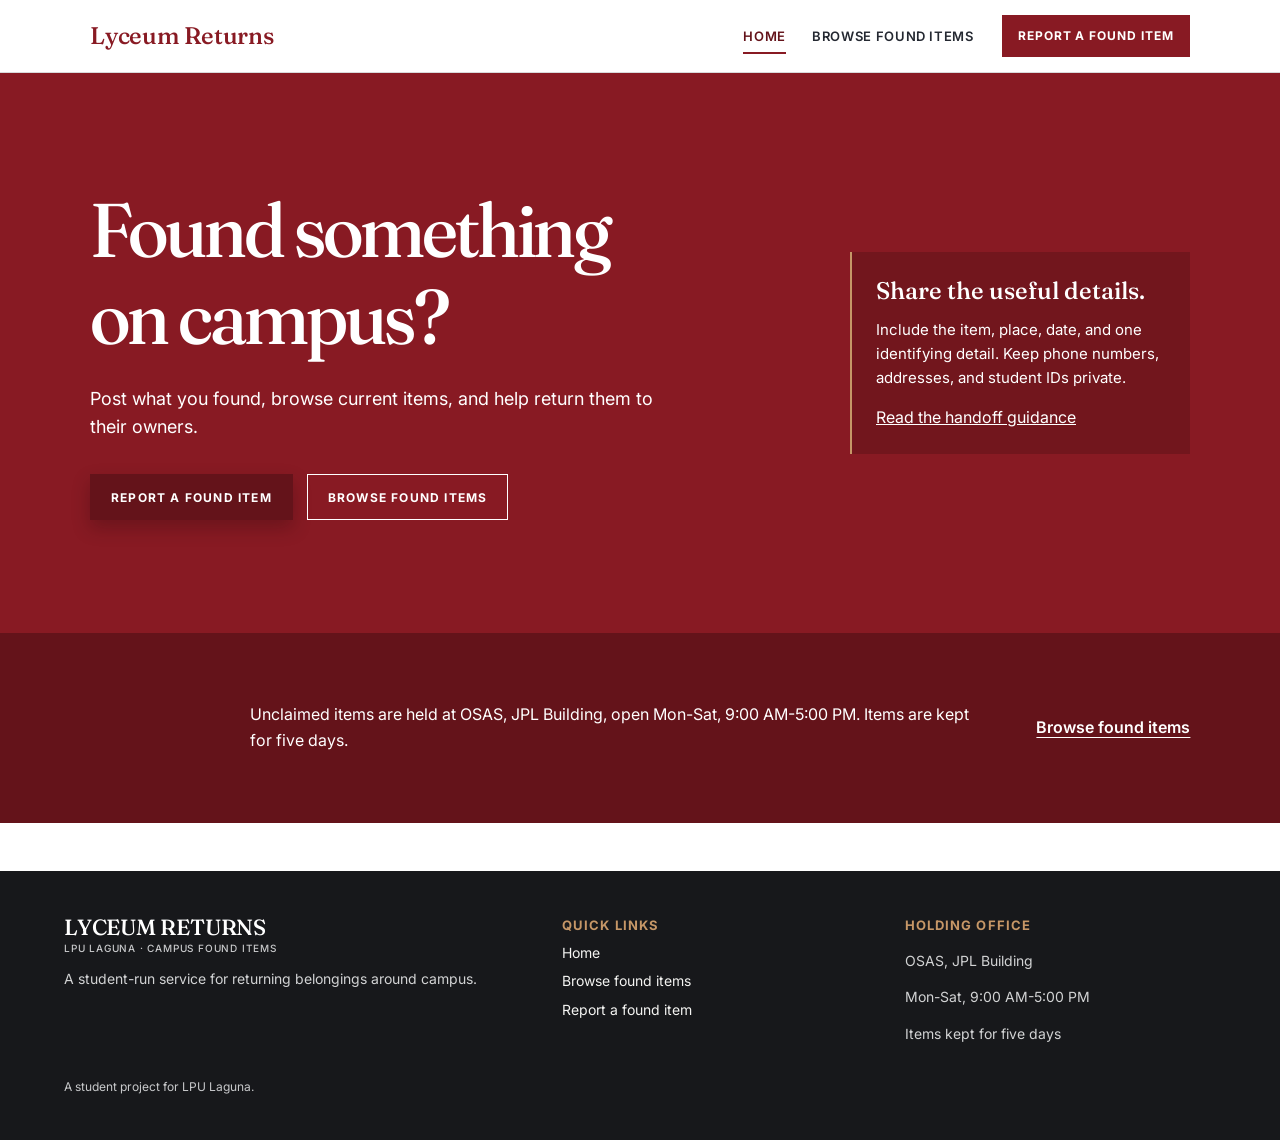
==== index.html @ 266c76a1 "JS restructuring (moved to d3-dsv + file split), and removed 'I Lost' functionality" ====
﻿<!doctype html>
<html lang="en">
  <head>
    <meta charset="utf-8" />
    <meta name="viewport" content="width=device-width, initial-scale=1" />
    <meta
      name="description"
      content="Browse items found on the LPU Laguna campus and claim what is yours."
    />

    <title>Lyceum Returns | LPU Laguna Found Items</title>
    <link
      rel="preload"
      as="style"
      href="https://fonts.googleapis.com/css2?family=Fraunces:opsz,SOFT,WONK,wght@9..144,20,0,400;9..144,20,0,500&family=Inter:wght@400;500;600;700&display=swap"
    />
    <link
      rel="stylesheet"
      href="https://fonts.googleapis.com/css2?family=Fraunces:opsz,SOFT,WONK,wght@9..144,20,0,400;9..144,20,0,500&family=Inter:wght@400;500;600;700&display=swap"
    />
    <link rel="stylesheet" href="site.css?v=19" />
  </head>
  <body id="top">
    <header class="site-header">
      <div class="header-inner">
        <a class="wordmark" href="index.html">Lyceum Returns</a>
        <nav>
          <a class="active" href="index.html">Home</a>
          <a href="reports.html">Browse found items</a>
        </nav>
        <a class="header-action" href="report.html">Report a found item</a>
      </div>
    </header>
    <main>
      <section class="hero">
        <div class="hero-text">
          <h1><span>Found something</span> <span>on campus?</span></h1>
          <p class="hero-sub">
            Post what you found, browse current items, and help return them to
            their owners.
          </p>
          <div class="actions">
            <a class="button button-primary" href="report.html">Report a found item</a
            ><a class="button button-outline" href="reports.html"
              >Browse found items</a
            >
          </div>
        </div>
        <aside class="note">
          <h2>Share the useful details.</h2>
          <p>
            Include the item, place, date, and one identifying detail. Keep
            phone numbers, addresses, and student IDs private.
          </p>
          <a href="report.html#safety">Read the handoff guidance</a>
        </aside>
      </section>
      <section class="board-callout">
        <p>
          Unclaimed items are held at OSAS, JPL Building, open Mon-Sat, 9:00
          AM-5:00 PM. Items are kept for five days.
        </p>
        <a class="text-link" href="reports.html">Browse found items</a>
      </section>
    </main>
    <footer class="site-footer">
      <div>
        <a class="wordmark" href="index.html"
          ><span
            >LYCEUM RETURNS<small
              >LPU LAGUNA · CAMPUS FOUND ITEMS</small
            ></span
          ></a
        >
        <p>A student-run service for returning belongings around campus.</p>
      </div>
      <div>
        <strong>Quick links</strong><a href="index.html">Home</a
        ><a href="reports.html">Browse found items</a
        ><a href="report.html">Report a found item</a>
      </div>
      <div>
        <strong>Holding office</strong><span>OSAS, JPL Building</span
        ><span>Mon-Sat, 9:00 AM-5:00 PM</span
        ><span>Items kept for five days</span>
      </div>
      <small class="footer-credit">A student project for LPU Laguna.</small>
    </footer>
  </body>
</html>
---- site.css ----
:root {
  --crimson: #881a23;
  --crimson-dark: #64131a;
  --gold: #c69767;
  --ink: #242831;
  --muted: #4b4f58;
  --paper: #f4f4f2;
  --white: #ffffff;
  --line: #d8d9da;
  --heading: "Fraunces", Georgia, serif;
  --body: "Inter", system-ui, sans-serif;
  --space: 8px;
}

* {
  box-sizing: border-box;
}
html {
  scroll-behavior: smooth;
}
body {
  margin: 0;
  background: var(--white);
  color: var(--ink);
  font: 16px/1.6 var(--body);
}
main {
  padding-bottom: 56px;
}
a {
  color: inherit;
  text-decoration: none;
  transition: color 160ms ease;
}
a:focus-visible,
button:focus-visible,
input:focus-visible,
textarea:focus-visible,
select:focus-visible {
  outline: 3px solid var(--gold);
  outline-offset: 3px;
}

.site-header {
  min-height: 78px;
  padding: 0 max(5vw, 24px);
  display: flex;
  align-items: center;
  justify-content: space-between;
  gap: 24px;
  border-bottom: 1px solid var(--line);
  background: var(--white);
}
.wordmark {
  color: var(--crimson);
  font: 500 22px/1.1 var(--heading);
  font-variation-settings:
    "SOFT" 20,
    "WONK" 0;
  letter-spacing: -0.01em;
}
.wordmark small {
  display: block;
  margin-top: 3px;
  color: var(--muted);
  font: 500 10px var(--body);
  letter-spacing: 0.08em;
  text-transform: uppercase;
}
nav {
  display: flex;
  gap: 28px;
  color: var(--ink);
  font-size: 13px;
  font-weight: 600;
  text-transform: uppercase;
  letter-spacing: 0.05em;
}
nav a:hover,
.text-link:hover,
.note a:hover,
.site-footer a:hover {
  color: var(--crimson);
}
.header-action {
  padding: 11px 16px;
  background: var(--crimson);
  color: var(--white);
  font-size: 12px;
  font-weight: 700;
  letter-spacing: 0.08em;
  text-transform: uppercase;
}
.header-action:hover,
.button-primary:hover {
  background: var(--crimson-dark);
}

main {
  max-width: 1240px;
  margin: auto;
}
.hero {
  min-height: 590px;
  padding: 110px max(7vw, 32px);
  display: flex;
  align-items: center;
  background:
    linear-gradient(90deg, rgba(100, 19, 26, 0.94), rgba(136, 26, 35, 0.7)),
    url("assets/TODO-campus-photo.jpg") center/cover;
  color: var(--white);
}
.hero-text {
  max-width: 650px;
}
.hero h1 {
  margin: 0;
  font: 500 clamp(44px, 6vw, 76px)/1.15 var(--heading);
  font-variation-settings:
    "SOFT" 20,
    "WONK" 0;
  letter-spacing: -0.01em;
  letter-spacing: -0.04em;
}
.hero h1 span {
  display: block;
}
.hero-sub {
  max-width: 570px;
  margin: 24px 0 0;
  font-size: 18px;
}
.actions {
  display: flex;
  flex-wrap: wrap;
  gap: 14px;
  margin-top: 32px;
}
.button {
  min-height: 46px;
  padding: 0 20px;
  display: inline-flex;
  align-items: center;
  font-size: 12px;
  font-weight: 700;
  letter-spacing: 0.1em;
  text-transform: uppercase;
  transition:
    transform 160ms ease,
    background 160ms ease,
    box-shadow 160ms ease;
}
.button-primary {
  background: #b83a46;
  color: var(--white);
  border: 1px solid #d86a73;
  box-shadow: 0 8px 18px rgba(35, 8, 12, 0.28);
  transition:
    transform 160ms ease,
    background 160ms ease,
    box-shadow 160ms ease;
}
.button-primary:hover {
  background: #c84b57;
  box-shadow: 0 11px 22px rgba(35, 8, 12, 0.34);
  transform: translateY(-2px);
}
.button-primary span {
  margin-left: 12px;
  color: var(--gold);
}
.button-outline {
  border: 1px solid var(--white);
  color: var(--white);
}
.button-outline:hover {
  background: var(--white);
  color: var(--crimson);
}
.text-link {
  color: var(--crimson);
  font-weight: 600;
  text-decoration: underline;
  text-underline-offset: 4px;
}
.note {
  max-width: 340px;
  margin-left: auto;
  padding: 24px;
  border-left: 2px solid var(--gold);
  background: rgba(0, 0, 0, 0.16);
}
.note h2 {
  margin: 0;
  font: 500 24px/1.25 var(--heading);
}
.note p {
  margin: 12px 0 0;
  font-size: 15px;
}
.note a {
  display: inline-block;
  margin-top: 15px;
  color: var(--white);
  text-decoration: underline;
}

.board-callout {
  margin: 0;
  padding: 0 max(7vw, 32px) 0 0;
  display: grid;
  grid-template-columns: 220px 1fr auto;
  align-items: center;
  gap: 30px;
  background: var(--crimson-dark);
  color: var(--white);
}
.board-callout::before {
  min-height: 190px;
  content: "";
  background: var(--crimson-dark);
}
.board-callout p {
  max-width: 720px;
  margin: 0;
}
.board-callout .text-link {
  color: var(--white);
}
.site-footer {
  padding: 44px max(5vw, 24px);
  display: grid;
  grid-template-columns: 1.5fr 1fr 1fr;
  gap: 32px;
  background: #17181b;
  color: #f4f4f2;
}
.site-footer .wordmark {
  color: var(--white);
}
.site-footer .wordmark small {
  color: #c8c9cb;
}
.site-footer > span {
  color: #d2d3d4;
  font-size: 14px;
}
.site-footer > a:last-child {
  color: #fff;
  font-size: 14px;
}
.site-footer > div {
  display: flex;
  flex-direction: column;
  gap: 6px;
}
.site-footer > div > p,
.site-footer > div > span {
  margin: 8px 0 0;
  color: #d2d3d4;
  font-size: 14px;
}
.site-footer > div > strong {
  color: var(--gold);
  font-size: 13px;
  letter-spacing: 0.08em;
  text-transform: uppercase;
}
.site-footer > div > a:not(.wordmark) {
  color: #f4f4f2;
  font-size: 14px;
}
.footer-credit {
  grid-column: 1 / -1;
  color: #c8c9cb;
  font-size: 12px;
}

@media (max-width: 760px) {
  .site-header {
    min-height: 70px;
    padding: 14px 18px;
    flex-wrap: wrap;
  }
  nav {
    order: 3;
    width: 100%;
    justify-content: space-between;
    gap: 12px;
    font-size: 11px;
  }
  .header-action {
    margin-left: auto;
    font-size: 10px;
  }
  .hero {
    min-height: 610px;
    padding: 72px 22px;
    display: block;
  }
  .hero-sub {
    font-size: 16px;
  }
  .note {
    margin: 52px 0 0;
  }
  .board-callout {
    padding: 34px 22px;
  }
  .board-callout {
    display: block;
    padding: 0 22px 30px;
  }
  .board-callout::before {
    min-height: 150px;
    margin: 0 -22px 24px;
  }
  .board-callout .text-link {
    display: inline-block;
    margin-top: 14px;
  }
  .site-footer {
    grid-template-columns: 1fr;
    gap: 18px;
  }
}

/* Shared page header and outer page alignment. */
main {
  max-width: none;
  padding-bottom: 48px;
}
.site-header {
  position: sticky;
  top: 0;
  z-index: 20;
  min-height: 72px;
  padding: 0 24px;
  background: var(--white);
}
.header-inner {
  width: min(1100px, 100%);
  min-height: 72px;
  margin: 0 auto;
  display: flex;
  align-items: center;
  justify-content: space-between;
  gap: 24px;
}
.site-header .wordmark {
  white-space: nowrap;
  font-size: 24px;
}
.site-header nav {
  display: flex;
  align-items: center;
  gap: 26px;
  margin-left: auto;
}
.site-header nav > a:not(.header-action) {
  padding: 8px 0 5px;
  color: var(--ink);
  border-bottom: 2px solid transparent;
}
.site-header nav > a:not(.header-action):hover,
.site-header nav > a:not(.header-action).active {
  border-bottom-color: var(--crimson);
  color: var(--crimson-dark);
}
.site-header .header-action {
  margin-left: 4px;
}
.site-header .header-action.active {
  background: var(--crimson-dark);
}
.hero {
  width: 100%;
  max-width: none;
  min-height: 560px;
  padding: 96px max(24px, calc((100% - 1100px) / 2));
  background: var(--crimson);
}
.button-primary {
  background: var(--crimson-dark);
  border-color: var(--crimson-dark);
}
.button-primary:hover {
  background: var(--crimson);
}
.button-primary span {
  display: none;
}

@media (max-width: 700px) {
  .site-header {
    padding: 12px 18px;
  }
  .header-inner {
    min-height: 0;
    align-items: flex-start;
    flex-wrap: wrap;
  }
  .site-header nav {
    width: 100%;
    margin-left: 0;
    justify-content: flex-end;
    gap: 16px;
    order: 2;
    flex-wrap: wrap;
  }
  .site-header .header-action {
    margin-left: 0;
  }
  .hero {
    min-height: 590px;
    padding: 72px 22px;
  }
}

@media (max-width: 480px) {
  a:focus-visible,
  button:focus-visible,
  input:focus-visible,
  textarea:focus-visible,
  select:focus-visible {
    outline-color: var(--crimson);
  }
  body {
    overflow-x: hidden;
  }
  .site-header,
  .header-inner {
    min-height: 56px;
  }
  .site-header {
    padding: 8px 16px;
  }
  .header-inner {
    display: flex;
    align-items: center;
    gap: 10px;
  }
  .site-header .wordmark {
    flex: 0 0 auto;
    font-size: 0;
  }
  .site-header .wordmark::after {
    content: "LR";
    font: 500 21px/1.1 var(--heading);
    color: var(--crimson);
  }
  .site-header nav {
    display: flex;
    order: 0;
    flex: 1 1 auto;
    min-width: 0;
    width: auto;
    margin-left: 0;
    justify-content: space-between;
    gap: 8px;
    flex-wrap: nowrap;
    overflow: visible;
  }
  .site-header nav > a {
    min-height: 44px;
    display: inline-flex;
    align-items: center;
    justify-content: flex-start;
    white-space: nowrap;
    font-size: 11px;
  }
  .site-header .header-action {
    flex: 0 0 auto;
    margin: 0;
    min-height: 44px;
    padding: 10px 11px;
    font-size: 10px;
    white-space: nowrap;
    display: inline-flex;
    align-items: center;
    justify-content: center;
    text-align: center;
  }
  .hero {
    min-height: 0;
    padding: 54px 16px;
  }
  .hero-sub {
    margin-top: 16px;
    font-size: 16px;
  }
  .actions {
    display: grid;
    gap: 10px;
    margin-top: 24px;
  }
  .actions .button {
    width: 100%;
    min-height: 48px;
    justify-content: center;
  }
  .note {
    width: 100%;
    max-width: none;
    margin-top: 32px;
    padding: 16px;
  }
  .note h2 {
    font-size: 21px;
  }
  .note p {
    margin-top: 8px;
    font-size: 14px;
  }
  .board-callout {
    padding: 0 16px 24px;
  }
  .board-callout::before {
    min-height: 96px;
    margin: 0 -16px 18px;
  }
  .board-callout .text-link {
    display: none;
  }
  .site-footer {
    padding: 30px 16px;
    gap: 14px;
  }
  .site-footer > div:nth-child(2) {
    display: none;
  }
  .site-footer > div > a,
  .site-footer > div > span {
    min-height: 44px;
    display: flex;
    align-items: center;
  }
}

@media (prefers-reduced-motion: reduce) {
  *,
  *::before,
  *::after {
    scroll-behavior: auto !important;
    transition-duration: 0.01ms !important;
    animation-duration: 0.01ms !important;
    animation-iteration-count: 1 !important;
  }
}
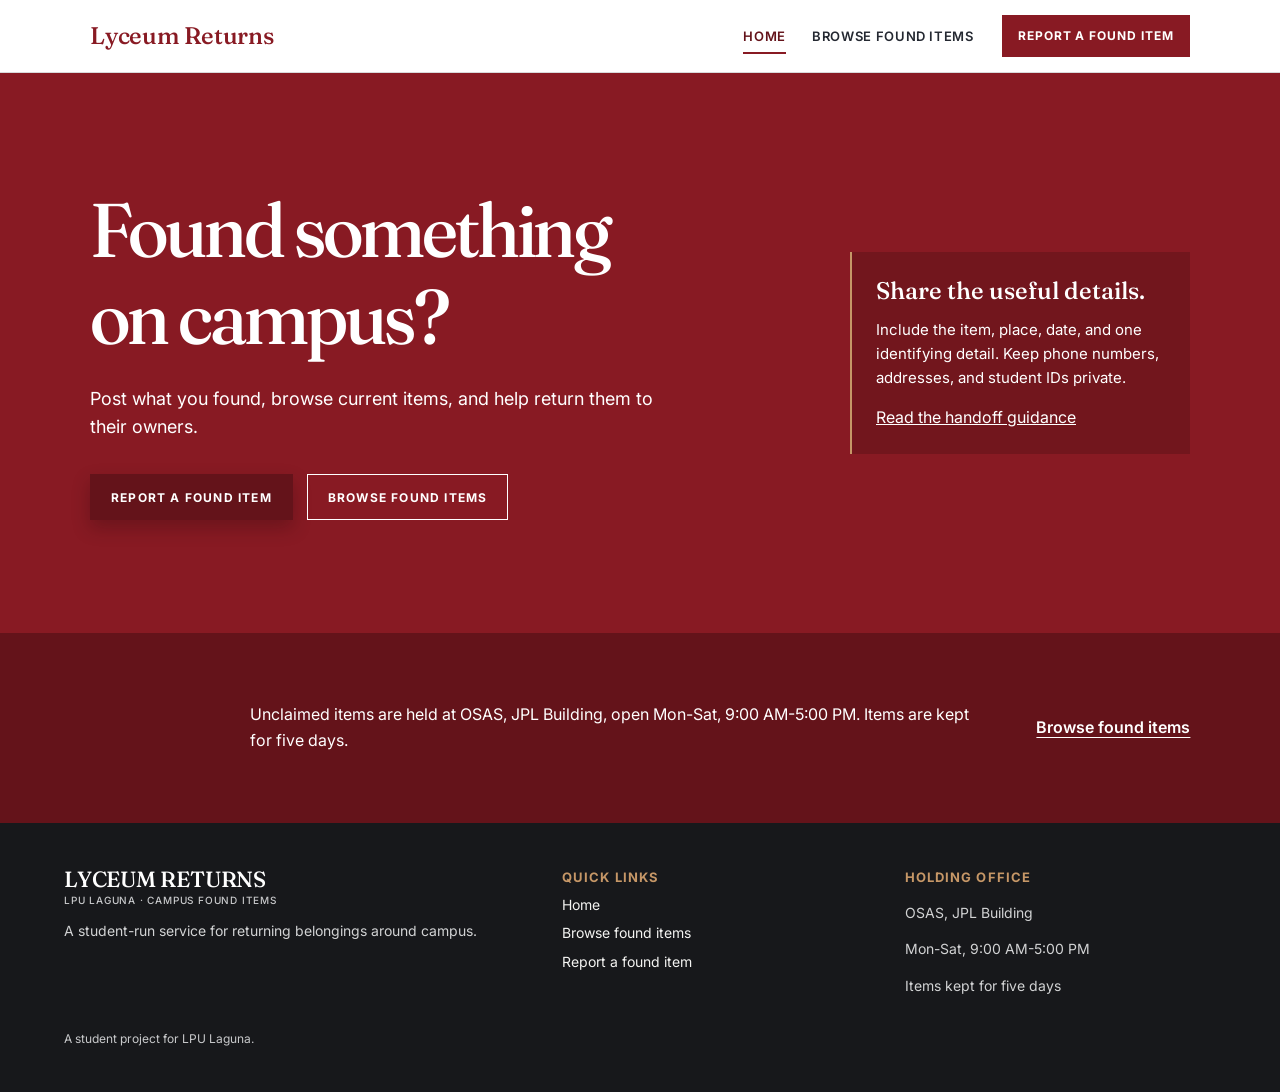
==== commit ccfe0d6a: "Browse Reports: list view changes" ====
--- a/index.html
+++ b/index.html
@@ -18,7 +18,7 @@
       rel="stylesheet"
       href="https://fonts.googleapis.com/css2?family=Fraunces:opsz,SOFT,WONK,wght@9..144,20,0,400;9..144,20,0,500&family=Inter:wght@400;500;600;700&display=swap"
     />
-    <link rel="stylesheet" href="site.css?v=19" />
+    <link rel="stylesheet" href="site.css?v=22" />
   </head>
   <body id="top">
     <header class="site-header">
@@ -31,7 +31,7 @@
         <a class="header-action" href="report.html">Report a found item</a>
       </div>
     </header>
-    <main>
+    <main class="home-main">
       <section class="hero">
         <div class="hero-text">
           <h1><span>Found something</span> <span>on campus?</span></h1>
@@ -40,7 +40,8 @@
             their owners.
           </p>
           <div class="actions">
-            <a class="button button-primary" href="report.html">Report a found item</a
+            <a class="button button-primary" href="report.html"
+              >Report a found item</a
             ><a class="button button-outline" href="reports.html"
               >Browse found items</a
             >
@@ -67,9 +68,7 @@
       <div>
         <a class="wordmark" href="index.html"
           ><span
-            >LYCEUM RETURNS<small
-              >LPU LAGUNA · CAMPUS FOUND ITEMS</small
-            ></span
+            >LYCEUM RETURNS<small>LPU LAGUNA · CAMPUS FOUND ITEMS</small></span
           ></a
         >
         <p>A student-run service for returning belongings around campus.</p>
--- a/site.css
+++ b/site.css
@@ -1,4 +1,4 @@
-:root {
+﻿:root {
   --crimson: #881a23;
   --crimson-dark: #64131a;
   --gold: #c69767;
@@ -7,8 +7,11 @@
   --paper: #f4f4f2;
   --white: #ffffff;
   --line: #d8d9da;
-  --heading: "Fraunces", Georgia, serif;
-  --body: "Inter", system-ui, sans-serif;
+  --font-title: "Fraunces", Georgia, serif;
+  --font-text: "Inter", system-ui, sans-serif;
+  --text-base: 100%;
+  --text-small: 87.5%;
+  --text-label: 75%;
   --space: 8px;
 }
 
@@ -22,7 +25,7 @@
   margin: 0;
   background: var(--white);
   color: var(--ink);
-  font: 16px/1.6 var(--body);
+  font: var(--text-base) / 1.6 var(--font-text);
 }
 main {
   padding-bottom: 56px;
@@ -53,7 +56,7 @@
 }
 .wordmark {
   color: var(--crimson);
-  font: 500 22px/1.1 var(--heading);
+  font: 500 22px/1.1 var(--font-title);
   font-variation-settings:
     "SOFT" 20,
     "WONK" 0;
@@ -63,7 +66,7 @@
   display: block;
   margin-top: 3px;
   color: var(--muted);
-  font: 500 10px var(--body);
+  font: 500 10px var(--font-text);
   letter-spacing: 0.08em;
   text-transform: uppercase;
 }
@@ -115,7 +118,7 @@
 }
 .hero h1 {
   margin: 0;
-  font: 500 clamp(44px, 6vw, 76px)/1.15 var(--heading);
+  font: 500 clamp(44px, 6vw, 76px)/1.15 var(--font-title);
   font-variation-settings:
     "SOFT" 20,
     "WONK" 0;
@@ -192,7 +195,7 @@
 }
 .note h2 {
   margin: 0;
-  font: 500 24px/1.25 var(--heading);
+  font: 500 24px/1.25 var(--font-title);
 }
 .note p {
   margin: 12px 0 0;
@@ -330,6 +333,9 @@
   max-width: none;
   padding-bottom: 48px;
 }
+.home-main {
+  padding-bottom: 0;
+}
 .site-header {
   position: sticky;
   top: 0;
@@ -446,7 +452,7 @@
   }
   .site-header .wordmark::after {
     content: "LR";
-    font: 500 21px/1.1 var(--heading);
+    font: 500 21px/1.1 var(--font-title);
     color: var(--crimson);
   }
   .site-header nav {
